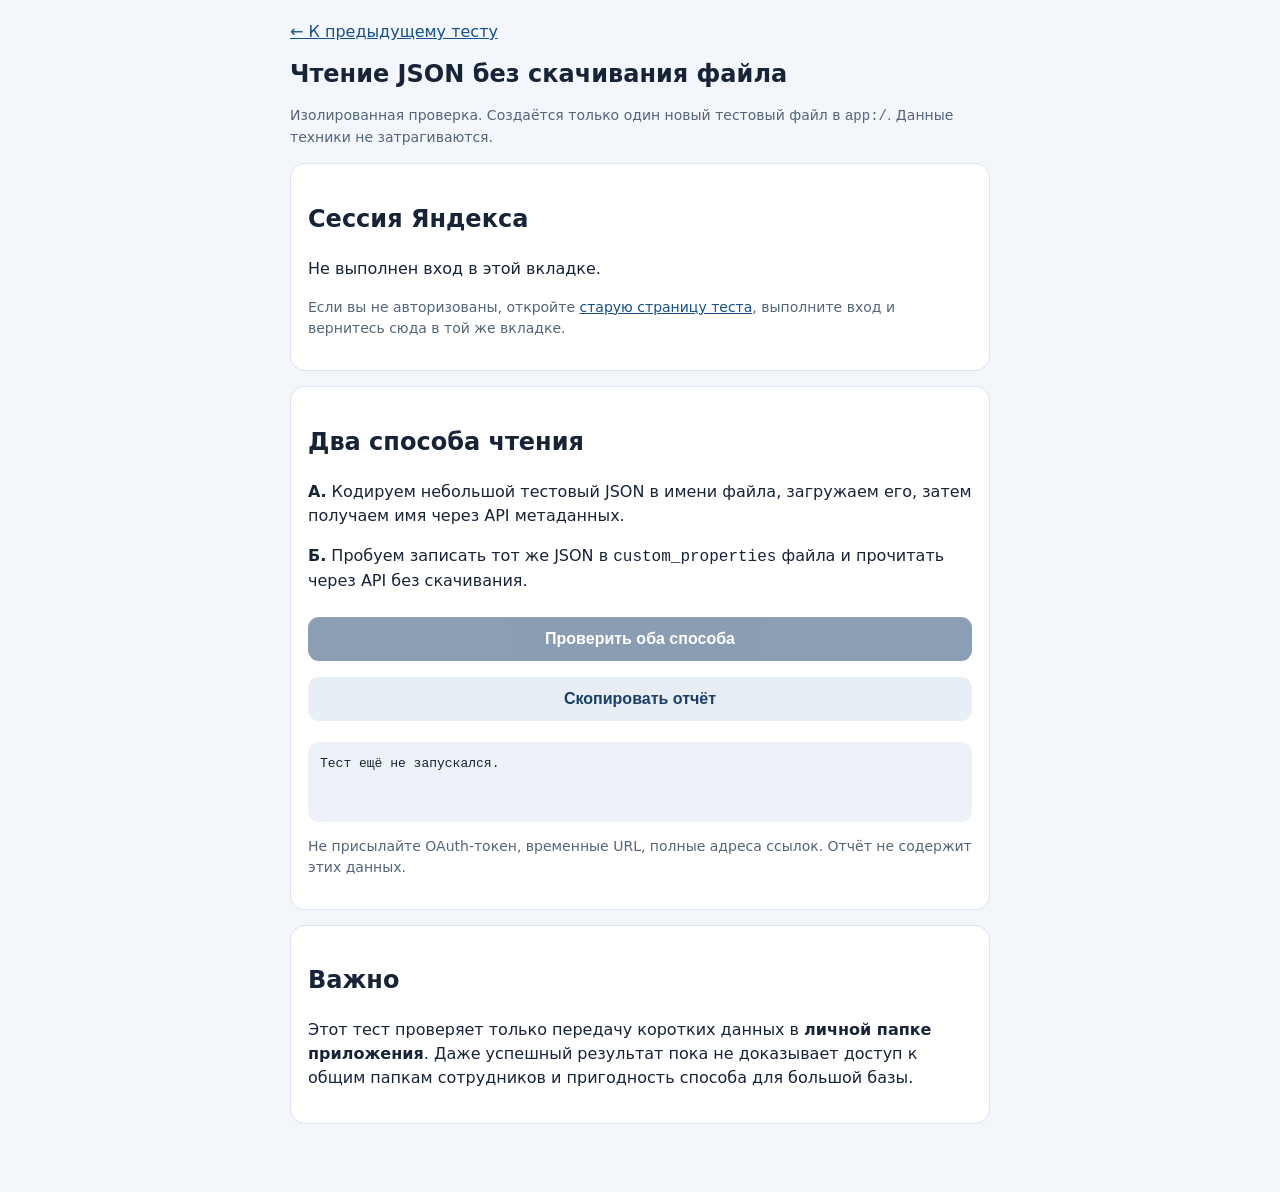
==== yandex-meta-test.html @ 87d2b170 "Add files via upload" ====
<!doctype html>
<html lang="ru"><head><meta charset="utf-8"><meta name="viewport" content="width=device-width, initial-scale=1, viewport-fit=cover"><meta name="theme-color" content="#173f68"><title>Диагностика чтения без скачивания | Реестр ТЗ</title><style>
*{box-sizing:border-box}body{margin:0;background:#f3f6fa;color:#172337;font:16px/1.5 system-ui,-apple-system,Arial,sans-serif}main{max-width:730px;margin:auto;padding:20px 15px 55px}h1{font-size:24px;line-height:1.2}.card{background:white;border:1px solid #dce4ed;border-radius:15px;padding:17px;margin:15px 0}.btn{width:100%;border:0;border-radius:11px;padding:13px;font-size:16px;font-weight:700;margin:8px 0;background:#193e69;color:#fff}.btn:disabled{opacity:.5}.other{background:#e7eef6;color:#193e69}.note{font-size:14px;color:#536579}.logs{white-space:pre-wrap;overflow-wrap:anywhere;background:#edf2f8;border-radius:10px;padding:12px;min-height:80px;font-size:13px}a{color:#14518d}code{overflow-wrap:anywhere}
</style></head><body><main><a href="./yandex-test.html">← К предыдущему тесту</a><h1>Чтение JSON без скачивания файла</h1><p class="note">Изолированная проверка. Создаётся только один новый тестовый файл в <code>app:/</code>. Данные техники не затрагиваются.</p><section class="card"><h2>Сессия Яндекса</h2><p id="session">Проверка…</p><p class="note">Если вы не авторизованы, откройте <a href="./yandex-test.html">старую страницу теста</a>, выполните вход и вернитесь сюда в той же вкладке.</p></section><section class="card"><h2>Два способа чтения</h2><p><strong>А.</strong> Кодируем небольшой тестовый JSON в имени файла, загружаем его, затем получаем имя через API метаданных.</p><p><strong>Б.</strong> Пробуем записать тот же JSON в <code>custom_properties</code> файла и прочитать через API без скачивания.</p><button class="btn" id="run">Проверить оба способа</button><button class="btn other" id="copy">Скопировать отчёт</button><pre id="logs" class="logs" role="status">Тест ещё не запускался.</pre><p class="note">Не присылайте OAuth-токен, временные URL, полные адреса ссылок. Отчёт не содержит этих данных.</p></section><section class="card"><h2>Важно</h2><p>Этот тест проверяет только передачу коротких данных в <strong>личной папке приложения</strong>. Даже успешный результат пока не доказывает доступ к общим папкам сотрудников и пригодность способа для большой базы.</p></section></main><script src="./yandex-meta-test.js" defer></script></body></html>
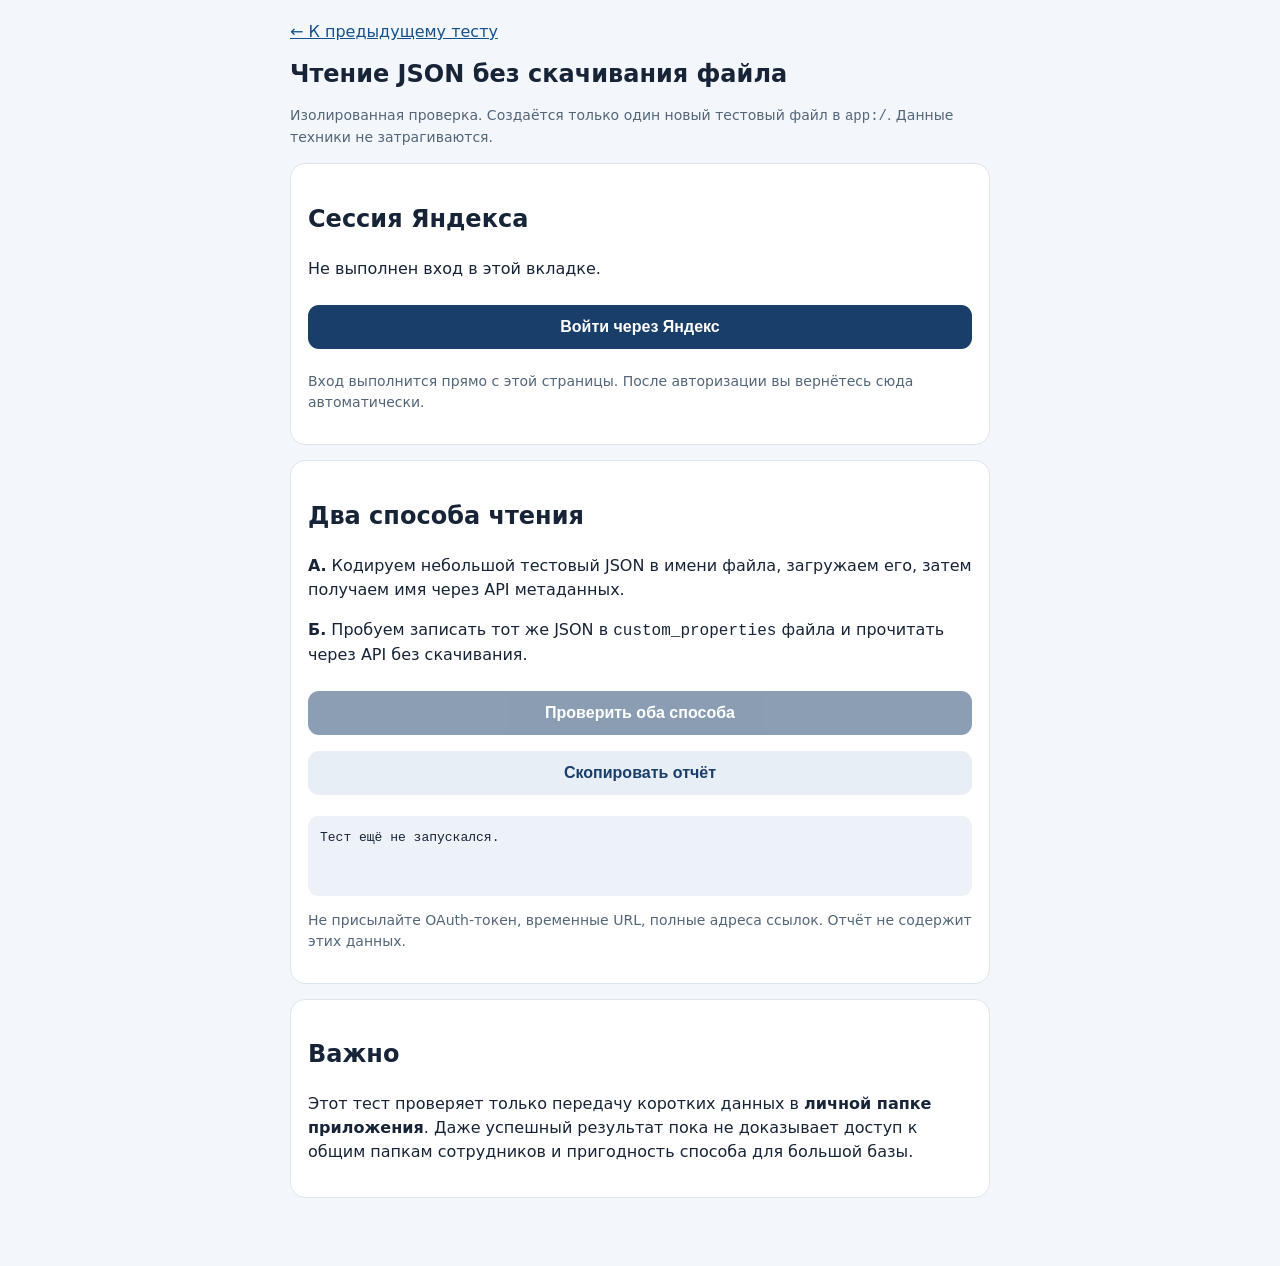
==== commit eea39977: "Add files via upload" ====
--- a/yandex-meta-test.html
+++ b/yandex-meta-test.html
@@ -1,4 +1,4 @@
 <!doctype html>
 <html lang="ru"><head><meta charset="utf-8"><meta name="viewport" content="width=device-width, initial-scale=1, viewport-fit=cover"><meta name="theme-color" content="#173f68"><title>Диагностика чтения без скачивания | Реестр ТЗ</title><style>
 *{box-sizing:border-box}body{margin:0;background:#f3f6fa;color:#172337;font:16px/1.5 system-ui,-apple-system,Arial,sans-serif}main{max-width:730px;margin:auto;padding:20px 15px 55px}h1{font-size:24px;line-height:1.2}.card{background:white;border:1px solid #dce4ed;border-radius:15px;padding:17px;margin:15px 0}.btn{width:100%;border:0;border-radius:11px;padding:13px;font-size:16px;font-weight:700;margin:8px 0;background:#193e69;color:#fff}.btn:disabled{opacity:.5}.other{background:#e7eef6;color:#193e69}.note{font-size:14px;color:#536579}.logs{white-space:pre-wrap;overflow-wrap:anywhere;background:#edf2f8;border-radius:10px;padding:12px;min-height:80px;font-size:13px}a{color:#14518d}code{overflow-wrap:anywhere}
-</style></head><body><main><a href="./yandex-test.html">← К предыдущему тесту</a><h1>Чтение JSON без скачивания файла</h1><p class="note">Изолированная проверка. Создаётся только один новый тестовый файл в <code>app:/</code>. Данные техники не затрагиваются.</p><section class="card"><h2>Сессия Яндекса</h2><p id="session">Проверка…</p><p class="note">Если вы не авторизованы, откройте <a href="./yandex-test.html">старую страницу теста</a>, выполните вход и вернитесь сюда в той же вкладке.</p></section><section class="card"><h2>Два способа чтения</h2><p><strong>А.</strong> Кодируем небольшой тестовый JSON в имени файла, загружаем его, затем получаем имя через API метаданных.</p><p><strong>Б.</strong> Пробуем записать тот же JSON в <code>custom_properties</code> файла и прочитать через API без скачивания.</p><button class="btn" id="run">Проверить оба способа</button><button class="btn other" id="copy">Скопировать отчёт</button><pre id="logs" class="logs" role="status">Тест ещё не запускался.</pre><p class="note">Не присылайте OAuth-токен, временные URL, полные адреса ссылок. Отчёт не содержит этих данных.</p></section><section class="card"><h2>Важно</h2><p>Этот тест проверяет только передачу коротких данных в <strong>личной папке приложения</strong>. Даже успешный результат пока не доказывает доступ к общим папкам сотрудников и пригодность способа для большой базы.</p></section></main><script src="./yandex-meta-test.js" defer></script></body></html>
+</style></head><body><main><a href="./yandex-test.html">← К предыдущему тесту</a><h1>Чтение JSON без скачивания файла</h1><p class="note">Изолированная проверка. Создаётся только один новый тестовый файл в <code>app:/</code>. Данные техники не затрагиваются.</p><section class="card"><h2>Сессия Яндекса</h2><p id="session">Проверка…</p><button class="btn" id="login" type="button">Войти через Яндекс</button><p class="note">Вход выполнится прямо с этой страницы. После авторизации вы вернётесь сюда автоматически.</p></section><section class="card"><h2>Два способа чтения</h2><p><strong>А.</strong> Кодируем небольшой тестовый JSON в имени файла, загружаем его, затем получаем имя через API метаданных.</p><p><strong>Б.</strong> Пробуем записать тот же JSON в <code>custom_properties</code> файла и прочитать через API без скачивания.</p><button class="btn" id="run">Проверить оба способа</button><button class="btn other" id="copy">Скопировать отчёт</button><pre id="logs" class="logs" role="status">Тест ещё не запускался.</pre><p class="note">Не присылайте OAuth-токен, временные URL, полные адреса ссылок. Отчёт не содержит этих данных.</p></section><section class="card"><h2>Важно</h2><p>Этот тест проверяет только передачу коротких данных в <strong>личной папке приложения</strong>. Даже успешный результат пока не доказывает доступ к общим папкам сотрудников и пригодность способа для большой базы.</p></section></main><script src="./yandex-meta-test.js?v=2" defer></script></body></html>
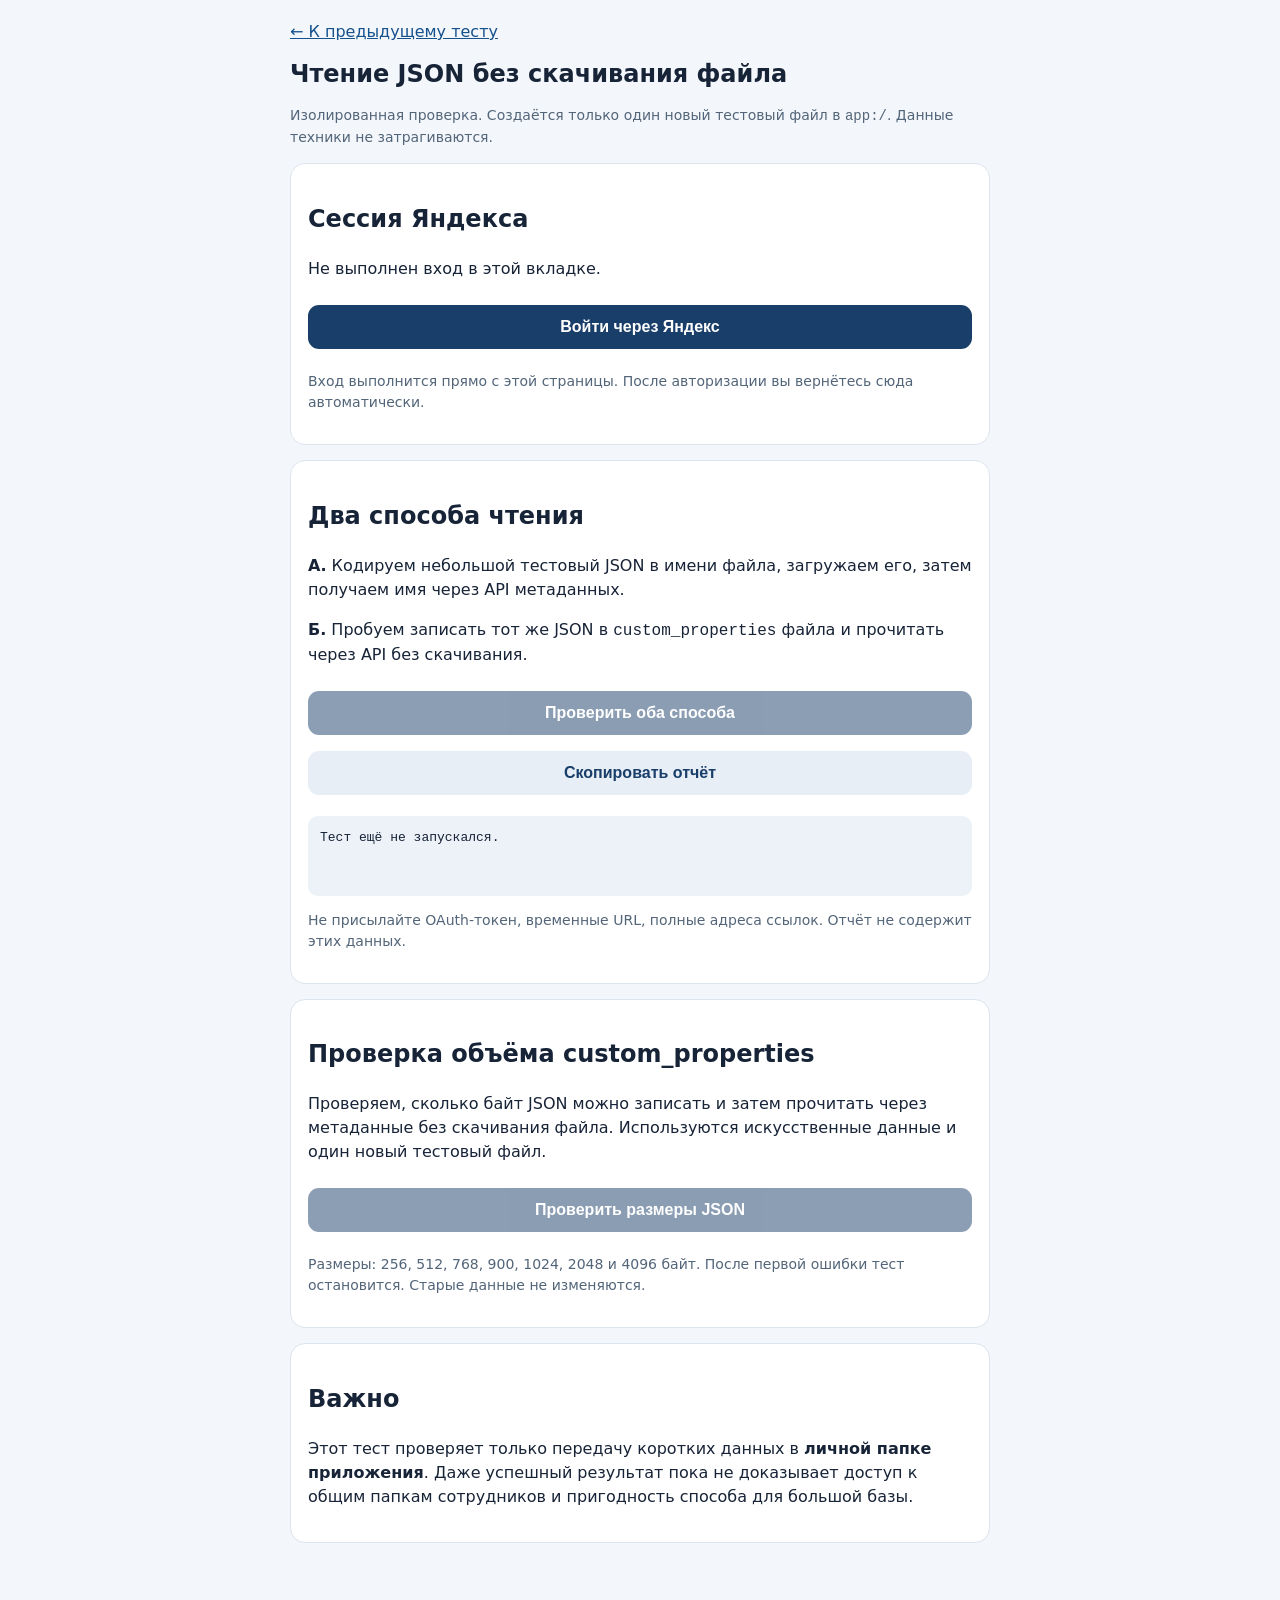
==== commit c1fcd18e: "Add files via upload" ====
--- a/yandex-meta-test.html
+++ b/yandex-meta-test.html
@@ -1,4 +1,4 @@
 <!doctype html>
 <html lang="ru"><head><meta charset="utf-8"><meta name="viewport" content="width=device-width, initial-scale=1, viewport-fit=cover"><meta name="theme-color" content="#173f68"><title>Диагностика чтения без скачивания | Реестр ТЗ</title><style>
 *{box-sizing:border-box}body{margin:0;background:#f3f6fa;color:#172337;font:16px/1.5 system-ui,-apple-system,Arial,sans-serif}main{max-width:730px;margin:auto;padding:20px 15px 55px}h1{font-size:24px;line-height:1.2}.card{background:white;border:1px solid #dce4ed;border-radius:15px;padding:17px;margin:15px 0}.btn{width:100%;border:0;border-radius:11px;padding:13px;font-size:16px;font-weight:700;margin:8px 0;background:#193e69;color:#fff}.btn:disabled{opacity:.5}.other{background:#e7eef6;color:#193e69}.note{font-size:14px;color:#536579}.logs{white-space:pre-wrap;overflow-wrap:anywhere;background:#edf2f8;border-radius:10px;padding:12px;min-height:80px;font-size:13px}a{color:#14518d}code{overflow-wrap:anywhere}
-</style></head><body><main><a href="./yandex-test.html">← К предыдущему тесту</a><h1>Чтение JSON без скачивания файла</h1><p class="note">Изолированная проверка. Создаётся только один новый тестовый файл в <code>app:/</code>. Данные техники не затрагиваются.</p><section class="card"><h2>Сессия Яндекса</h2><p id="session">Проверка…</p><button class="btn" id="login" type="button">Войти через Яндекс</button><p class="note">Вход выполнится прямо с этой страницы. После авторизации вы вернётесь сюда автоматически.</p></section><section class="card"><h2>Два способа чтения</h2><p><strong>А.</strong> Кодируем небольшой тестовый JSON в имени файла, загружаем его, затем получаем имя через API метаданных.</p><p><strong>Б.</strong> Пробуем записать тот же JSON в <code>custom_properties</code> файла и прочитать через API без скачивания.</p><button class="btn" id="run">Проверить оба способа</button><button class="btn other" id="copy">Скопировать отчёт</button><pre id="logs" class="logs" role="status">Тест ещё не запускался.</pre><p class="note">Не присылайте OAuth-токен, временные URL, полные адреса ссылок. Отчёт не содержит этих данных.</p></section><section class="card"><h2>Важно</h2><p>Этот тест проверяет только передачу коротких данных в <strong>личной папке приложения</strong>. Даже успешный результат пока не доказывает доступ к общим папкам сотрудников и пригодность способа для большой базы.</p></section></main><script src="./yandex-meta-test.js?v=2" defer></script></body></html>
+</style></head><body><main><a href="./yandex-test.html">← К предыдущему тесту</a><h1>Чтение JSON без скачивания файла</h1><p class="note">Изолированная проверка. Создаётся только один новый тестовый файл в <code>app:/</code>. Данные техники не затрагиваются.</p><section class="card"><h2>Сессия Яндекса</h2><p id="session">Проверка…</p><button class="btn" id="login" type="button">Войти через Яндекс</button><p class="note">Вход выполнится прямо с этой страницы. После авторизации вы вернётесь сюда автоматически.</p></section><section class="card"><h2>Два способа чтения</h2><p><strong>А.</strong> Кодируем небольшой тестовый JSON в имени файла, загружаем его, затем получаем имя через API метаданных.</p><p><strong>Б.</strong> Пробуем записать тот же JSON в <code>custom_properties</code> файла и прочитать через API без скачивания.</p><button class="btn" id="run">Проверить оба способа</button><button class="btn other" id="copy">Скопировать отчёт</button><pre id="logs" class="logs" role="status">Тест ещё не запускался.</pre><p class="note">Не присылайте OAuth-токен, временные URL, полные адреса ссылок. Отчёт не содержит этих данных.</p></section><section class="card"><h2>Проверка объёма custom_properties</h2><p>Проверяем, сколько байт JSON можно записать и затем прочитать через метаданные без скачивания файла. Используются искусственные данные и один новый тестовый файл.</p><button class="btn" id="sizeTest">Проверить размеры JSON</button><p class="note">Размеры: 256, 512, 768, 900, 1024, 2048 и 4096 байт. После первой ошибки тест остановится. Старые данные не изменяются.</p></section><section class="card"><h2>Важно</h2><p>Этот тест проверяет только передачу коротких данных в <strong>личной папке приложения</strong>. Даже успешный результат пока не доказывает доступ к общим папкам сотрудников и пригодность способа для большой базы.</p></section></main><script src="./yandex-meta-test.js?v=4" defer></script></body></html>
